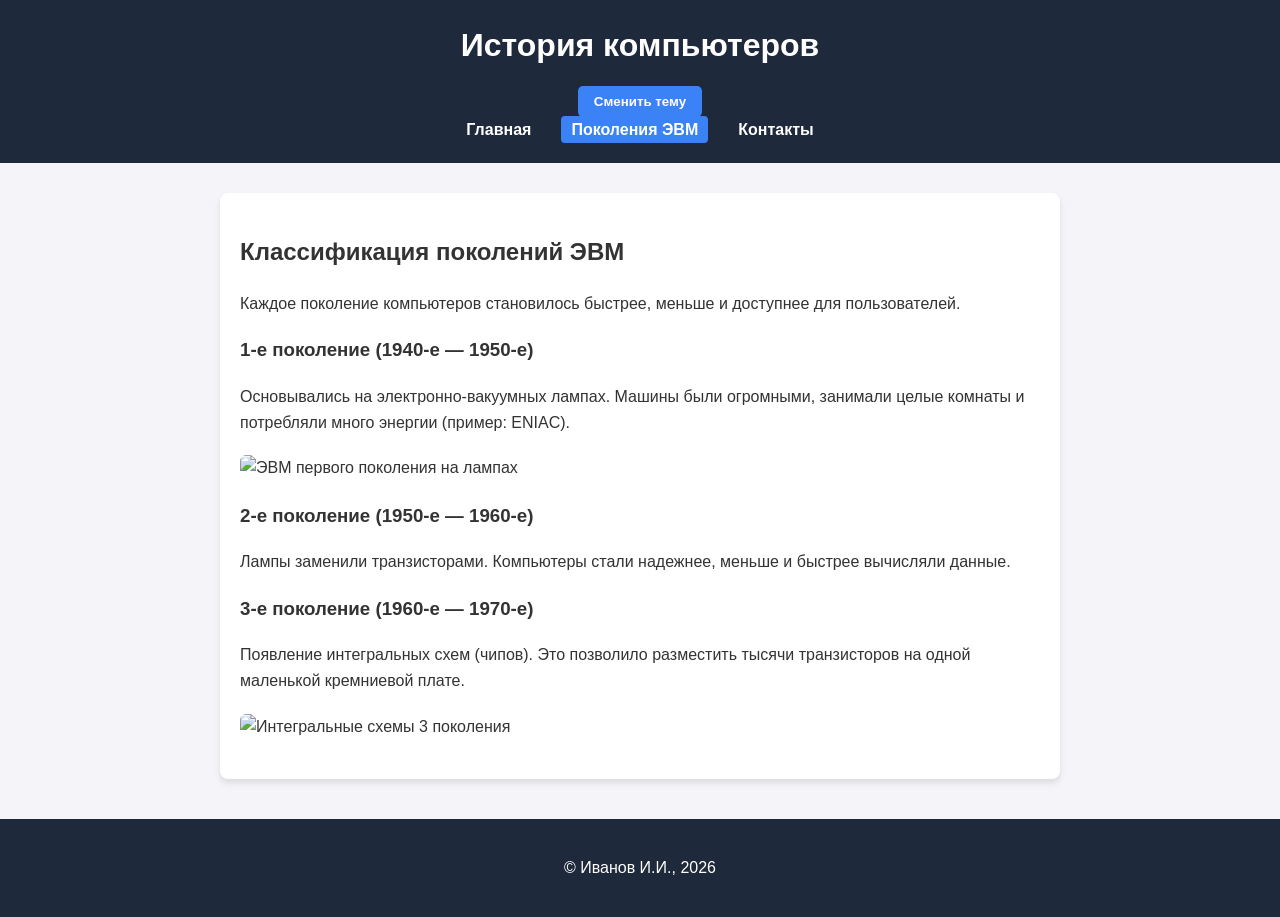
==== about.html @ 245c961e "Add files via upload" ====
<!DOCTYPE html>
<html lang="ru">
<head>
    <meta charset="UTF-8">
    <meta name="viewport" content="width=device-width, initial-scale=1.0">
    <title>История компьютеров — Поколения ЭВМ</title>
    <link rel="stylesheet" href="styles.css">
    <script src="script.js"></script>
</head>
<body>

    <header>
        <h1>История компьютеров</h1>
        <button id="theme-toggle" class="theme-btn">Сменить тему</button>
        <nav>
            <ul>
                <li><a href="index.html">Главная</a></li>
                <li><a href="./2page.html.html" class="active">Поколения ЭВМ</a></li>
                <li><a href="contact.html">Контакты</a></li>
            </ul>
        </nav>
    </header>

    <main>
        <section>
            <h2>Классификация поколений ЭВМ</h2>
            <p>Каждое поколение компьютеров становилось быстрее, меньше и доступнее для пользователей.</p>
            
            <h3>1-е поколение (1940-е — 1950-е)</h3>
            <p>Основывались на электронно-вакуумных лампах. Машины были огромными, занимали целые комнаты и потребляли много энергии (пример: ENIAC).</p>
            <img src="images/generation2.jpg" alt="ЭВМ первого поколения на лампах">

            <h3>2-е поколение (1950-е — 1960-е)</h3>
            <p>Лампы заменили транзисторами. Компьютеры стали надежнее, меньше и быстрее вычисляли данные.</p>

            <h3>3-е поколение (1960-е — 1970-е)</h3>
            <p>Появление интегральных схем (чипов). Это позволило разместить тысячи транзисторов на одной маленькой кремниевой плате.</p>
            <img src="images/generation3.jpg" alt="Интегральные схемы 3 поколения">
        </section>
    </main>

    <footer>
        <p>© Иванов И.И., 2026</p>
    </footer>

    <script src="js/script.js"></script>
</body>
</html>
---- styles.css ----
/* Базовые переменные для светлой темы (по умолчанию) */
:root {
    --bg-color: #f4f4f9;
    --text-color: #333333;
    --header-bg: #1e293b;
    --header-text: #ffffff;
    --accent-color: #3b82f6;
    --card-bg: #ffffff;
}

/* Переменные для темной темы */
body.dark-theme {
    --bg-color: #0f172a;
    --text-color: #cbd5e1;
    --header-bg: #020617;
    --header-text: #f8fafc;
    --accent-color: #60a5fa;
    --card-bg: #1e293b;
}

/* Общие стили */
body {
    font-family: Arial, sans-serif;
    background-color: var(--bg-color);
    color: var(--text-color);
    margin: 0;
    padding: 0;
    transition: background-color 0.3s, color 0.3s;
    line-height: 1.6;
}

header {
    background-color: var(--header-bg);
    color: var(--header-text);
    padding: 20px;
    text-align: center;
    position: relative;
}

header h1 {
    margin: 0 0 15px 0;
}

/* Навигация */
nav ul {
    list-style: none;
    padding: 0;
    margin: 0;
    display: flex;
    justify-content: center;
    gap: 20px;
}

nav a {
    color: var(--header-text);
    text-decoration: none;
    font-weight: bold;
    padding: 5px 10px;
    border-radius: 4px;
}

nav a:hover, nav a.active {
    background-color: var(--accent-color);
}

/* Кнопка переключения темы */
.theme-btn {
    padding: 8px 16px;
    cursor: pointer;
    background-color: var(--accent-color);
    color: white;
    border: none;
    border-radius: 5px;
    font-weight: bold;
}

/* Основной контент */
main {
    max-width: 800px;
    margin: 30px auto;
    padding: 20px;
    background-color: var(--card-bg);
    border-radius: 8px;
    box-shadow: 0 4px 6px rgba(0,0,0,0.1);
}

img {
    max-width: 100%;
    height: auto;
    display: block;
    margin: 20px 0;
    border-radius: 6px;
}

/* Подвал */
footer {
    text-align: center;
    padding: 20px;
    background-color: var(--header-bg);
    color: var(--header-text);
    margin-top: 40px;
}

/* Медиа-запрос для мобильных устройств (Адаптивность) */
@media (max-width: 600px) {
    nav ul {
        flex-direction: column;
        align-items: center;
        gap: 10px;
    }
    
    main {
        margin: 10px;
        padding: 15px;
    }
}
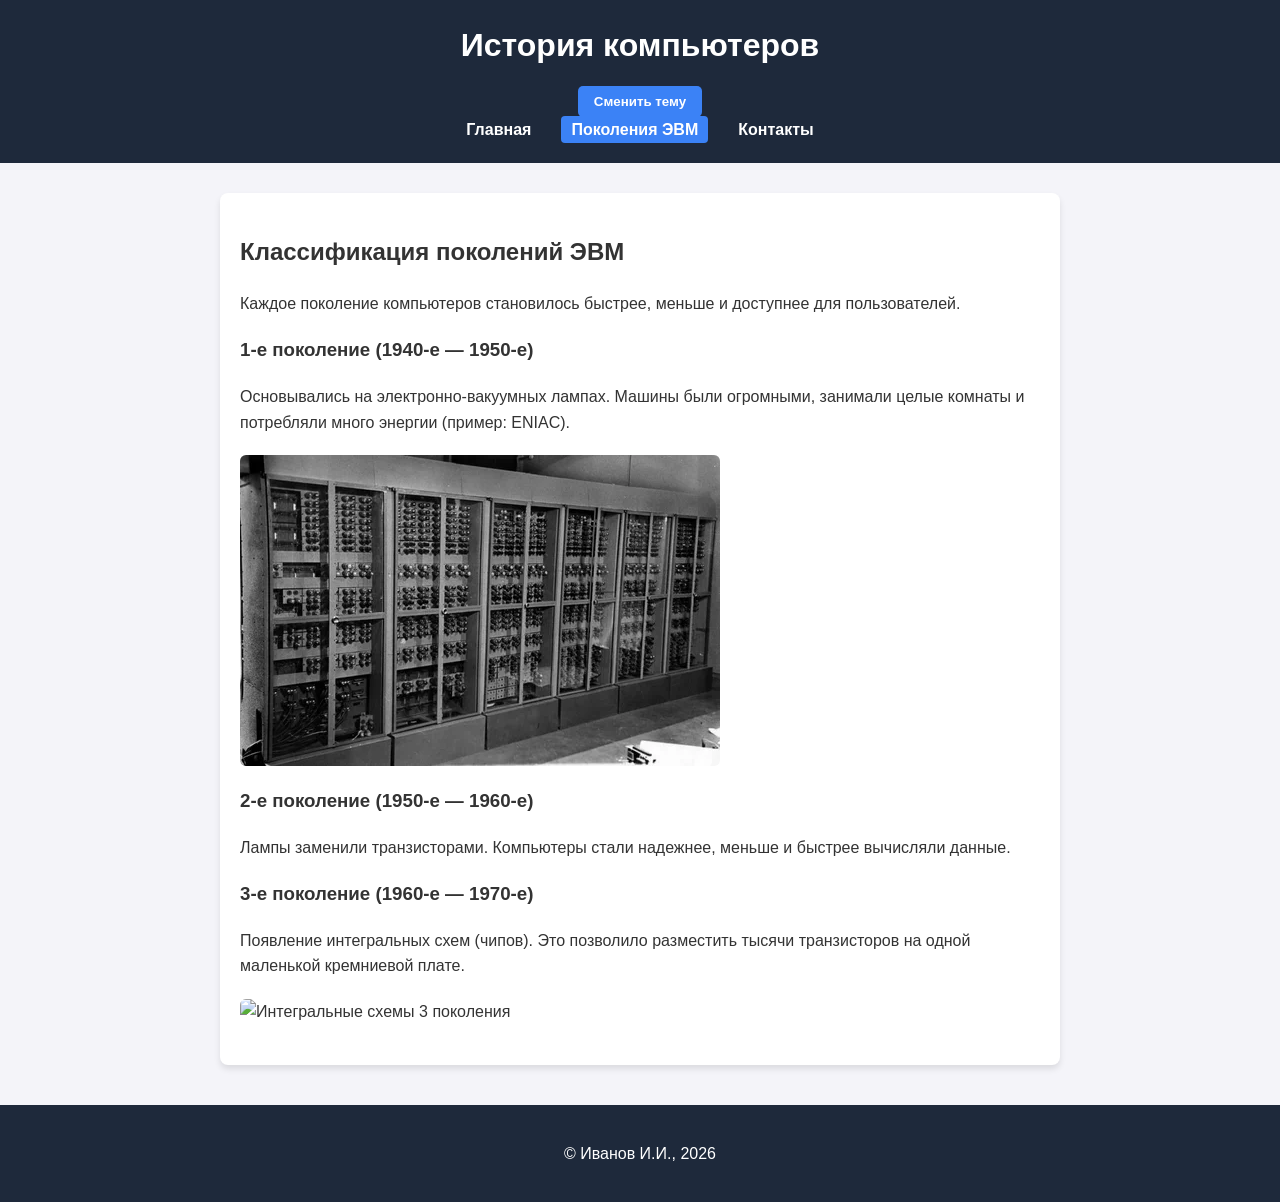
==== commit eeb91ff0: "Update about.html" ====
--- a/about.html
+++ b/about.html
@@ -28,7 +28,7 @@
             
             <h3>1-е поколение (1940-е — 1950-е)</h3>
             <p>Основывались на электронно-вакуумных лампах. Машины были огромными, занимали целые комнаты и потребляли много энергии (пример: ENIAC).</p>
-            <img src="images/generation2.jpg" alt="ЭВМ первого поколения на лампах">
+            <img src="generation2.jpg" alt="ЭВМ первого поколения на лампах">
 
             <h3>2-е поколение (1950-е — 1960-е)</h3>
             <p>Лампы заменили транзисторами. Компьютеры стали надежнее, меньше и быстрее вычисляли данные.</p>
@@ -45,4 +45,4 @@
 
     <script src="js/script.js"></script>
 </body>
-</html>+</html>
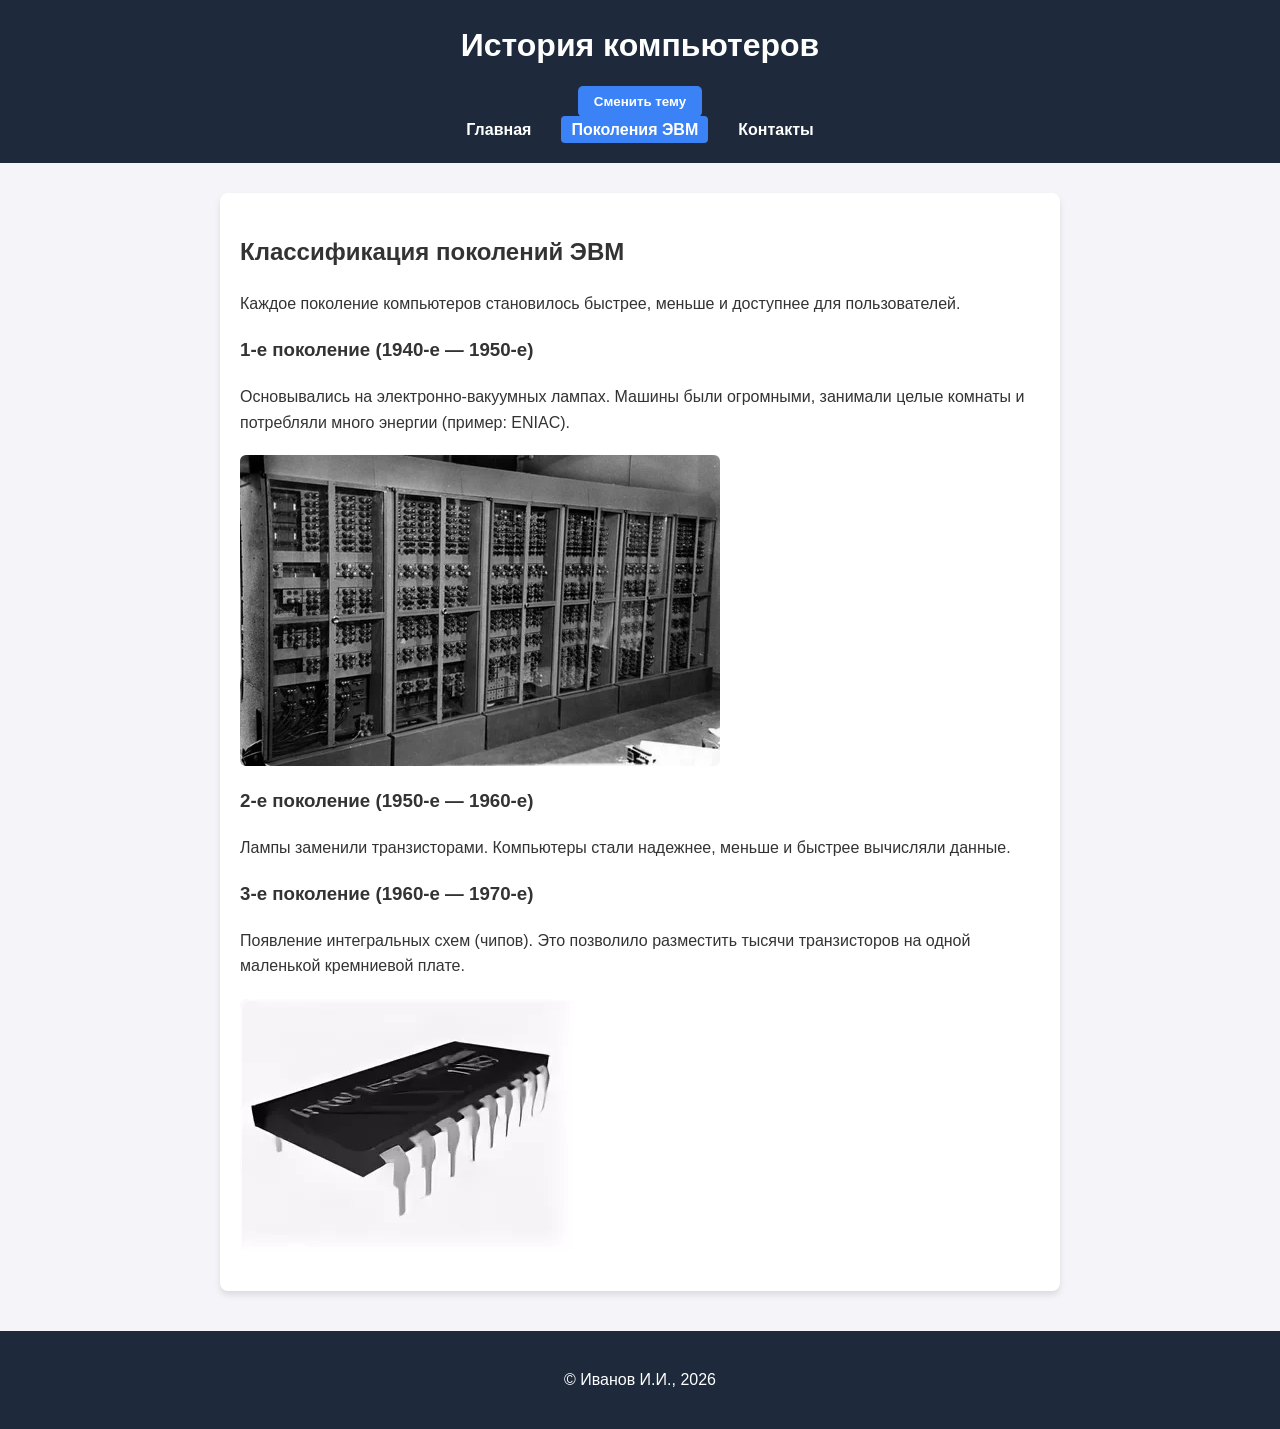
==== commit 47e5208e: "Update about.html" ====
--- a/about.html
+++ b/about.html
@@ -35,7 +35,7 @@
 
             <h3>3-е поколение (1960-е — 1970-е)</h3>
             <p>Появление интегральных схем (чипов). Это позволило разместить тысячи транзисторов на одной маленькой кремниевой плате.</p>
-            <img src="images/generation3.jpg" alt="Интегральные схемы 3 поколения">
+            <img src="generation3.jpg" alt="Интегральные схемы 3 поколения">
         </section>
     </main>
 
